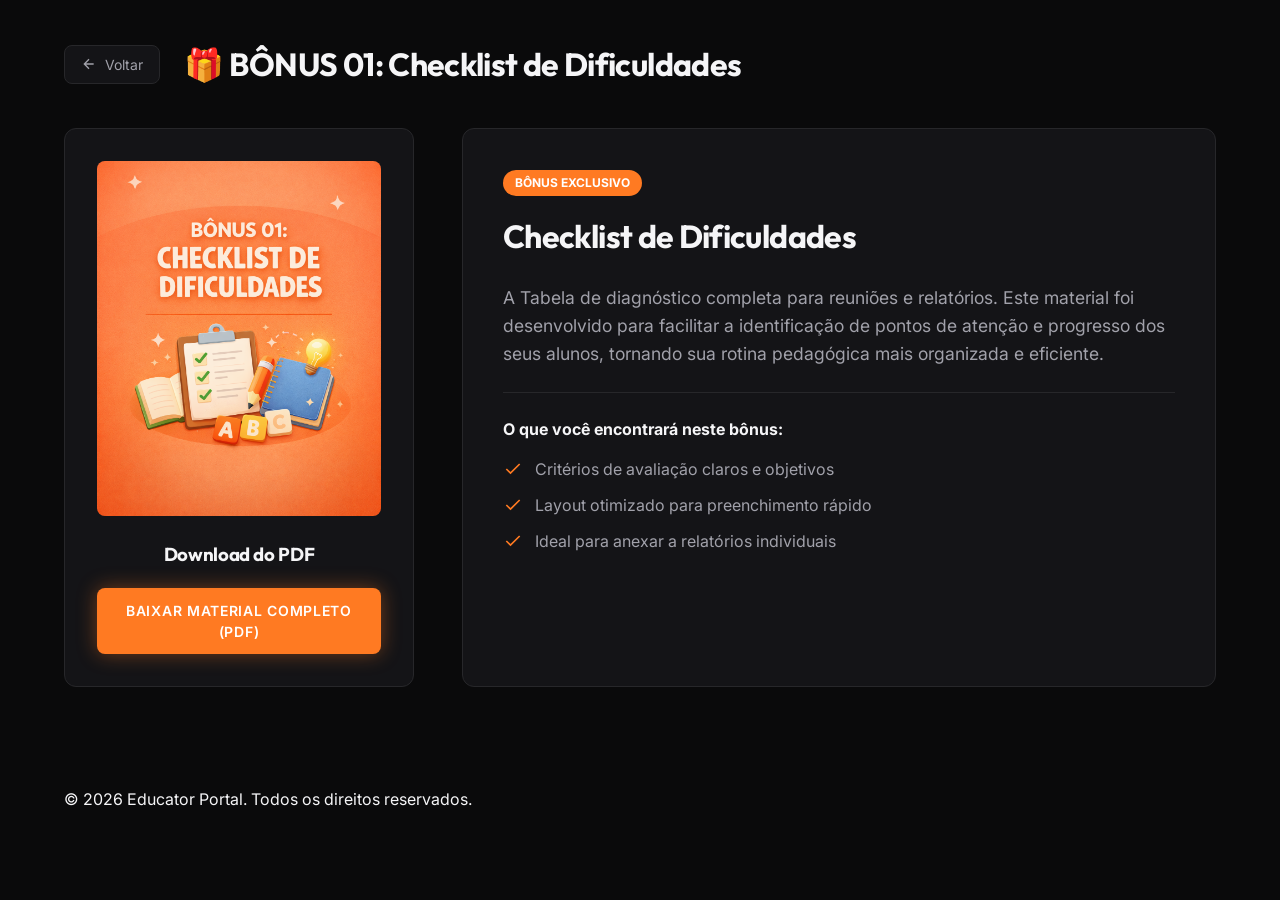
==== bonus-checklist.html @ 1ed11bde "Adicionando bônus e corrigindo imagens locais" ====
<!DOCTYPE html>
<html lang="pt-BR">

<head>
    <meta charset="UTF-8">
    <meta name="viewport" content="width=device-width, initial-scale=1.0">
    <title>🎁 BÔNUS 01 | Portal de Materiais</title>
    <link rel="preconnect" href="https://fonts.googleapis.com">
    <link rel="preconnect" href="https://fonts.gstatic.com" crossorigin>
    <link href="https://fonts.googleapis.com/css2?family=Inter:wght@400;600&family=Outfit:wght@700&display=swap"
        rel="stylesheet">
    <link rel="stylesheet" href="index.css">
    <style>
        .module-header {
            padding: 40px 0;
            display: flex;
            align-items: center;
            gap: 24px;
        }

        .back-btn {
            display: flex;
            align-items: center;
            gap: 8px;
            color: var(--text-muted);
            font-size: 0.875rem;
            padding: 8px 16px;
            border: 1px solid var(--border);
            border-radius: var(--radius-md);
            background: var(--bg-card);
        }

        .back-btn:hover {
            color: var(--text-main);
            border-color: var(--text-muted);
        }

        .module-content {
            display: grid;
            grid-template-columns: 350px 1fr;
            gap: 48px;
            margin-bottom: 80px;
        }

        .download-card {
            padding: 32px;
            text-align: center;
            position: sticky;
            top: 100px;
        }

        .download-cover {
            width: 100%;
            aspect-ratio: 4/5;
            background: #27272a;
            border-radius: var(--radius-md);
            margin-bottom: 24px;
            display: flex;
            align-items: center;
            justify-content: center;
            color: rgba(255, 255, 255, 0.2);
        }

        .info-section {
            background: var(--bg-card);
            border: 1px solid var(--border);
            border-radius: var(--radius-lg);
            padding: 40px;
        }

        .bonus-badge {
            display: inline-block;
            padding: 4px 12px;
            background: var(--primary);
            color: white;
            border-radius: 20px;
            font-size: 0.75rem;
            font-weight: 700;
            margin-bottom: 16px;
            text-transform: uppercase;
        }

        @media (max-width: 900px) {
            .module-content {
                grid-template-columns: 1fr;
            }

            .download-card {
                position: static;
            }
        }
    </style>
</head>

<body>
    <div class="container">
        <div class="module-header">
            <a href="dashboard.html" class="back-btn">
                <svg width="16" height="16" viewBox="0 0 24 24" fill="none" stroke="currentColor" stroke-width="2">
                    <path d="M19 12H5M12 19l-7-7 7-7" />
                </svg>
                Voltar
            </a>
            <h1 class="heading-font">🎁 BÔNUS 01: Checklist de Dificuldades</h1>
        </div>

        <div class="module-content">
            <aside>
                <div class="card download-card">
                    <div class="download-cover">
                        <img src="assets/bonus-01.png" alt="Capa Checklist"
                            style="width:100%; height:100%; object-fit: cover; border-radius: var(--radius-md);">
                    </div>
                    <h3 style="margin-bottom: 20px;">Download do PDF</h3>
                    <!-- Substitua o href pelo link do seu arquivo PDF -->
                    <a href="caminho/do/seu/arquivo.pdf" download="Material_Checklist_Dificuldades.pdf"
                        class="btn-primary" style="box-shadow: 0 0 20px rgba(255, 122, 34, 0.4);">
                        BAIXAR MATERIAL COMPLETO (PDF)
                    </a>
                </div>
            </aside>

            <section class="info-section">
                <div class="bonus-badge">Bônus Exclusivo</div>
                <h2 class="heading-font" style="font-size: 2rem; margin-bottom: 24px;">Checklist de Dificuldades</h2>
                <p style="color: var(--text-muted); line-height: 1.6; margin-bottom: 24px; font-size: 1.1rem;">
                    A Tabela de diagnóstico completa para reuniões e relatórios. Este material foi desenvolvido para
                    facilitar a identificação de pontos de atenção e progresso dos seus alunos, tornando sua rotina
                    pedagógica mais organizada e eficiente.
                </p>

                <div style="border-top: 1px solid var(--border); padding-top: 24px; margin-top: 24px;">
                    <h4 style="margin-bottom: 16px;">O que você encontrará neste bônus:</h4>
                    <ul style="list-style: none; padding: 0;">
                        <li
                            style="display: flex; align-items: center; gap: 12px; margin-bottom: 12px; color: var(--text-muted);">
                            <svg width="20" height="20" viewBox="0 0 24 24" fill="none" stroke="var(--primary)"
                                stroke-width="2">
                                <polyline points="20 6 9 17 4 12"></polyline>
                            </svg>
                            Critérios de avaliação claros e objetivos
                        </li>
                        <li
                            style="display: flex; align-items: center; gap: 12px; margin-bottom: 12px; color: var(--text-muted);">
                            <svg width="20" height="20" viewBox="0 0 24 24" fill="none" stroke="var(--primary)"
                                stroke-width="2">
                                <polyline points="20 6 9 17 4 12"></polyline>
                            </svg>
                            Layout otimizado para preenchimento rápido
                        </li>
                        <li
                            style="display: flex; align-items: center; gap: 12px; margin-bottom: 12px; color: var(--text-muted);">
                            <svg width="20" height="20" viewBox="0 0 24 24" fill="none" stroke="var(--primary)"
                                stroke-width="2">
                                <polyline points="20 6 9 17 4 12"></polyline>
                            </svg>
                            Ideal para anexar a relatórios individuais
                        </li>
                    </ul>
                </div>
            </section>
        </div>
    </div>

    <footer style="margin-top: 100px;">
        <div class="container">
            <p>&copy; 2026 Educator Portal. Todos os direitos reservados.</p>
        </div>
    </footer>
</body>

</html>
---- index.css ----
:root {
  /* Colors */
  --bg-dark: #0a0a0b;
  --bg-card: #141417;
  --bg-card-hover: #1c1c21;
  --primary: #ff7a22; /* Vibrant Orange */
  --primary-hover: #ff8c42;
  --text-main: #f5f5f7;
  --text-muted: #a1a1aa;
  --border: #27272a;
  
  /* Spacing */
  --radius-lg: 12px;
  --radius-md: 8px;
  --transition: all 0.3s cubic-bezier(0.4, 0, 0.2, 1);
}

* {
  margin: 0;
  padding: 0;
  box-sizing: border-box;
  font-family: 'Inter', sans-serif;
}

body {
  background-color: var(--bg-dark);
  color: var(--text-main);
  line-height: 1.5;
  overflow-x: hidden;
}

h1, h2, h3, .heading-font {
  font-family: 'Outfit', sans-serif;
  letter-spacing: -0.02em;
}

/* Base Styles */
a {
  text-decoration: none;
  color: inherit;
  transition: var(--transition);
}

button {
  cursor: pointer;
  border: none;
  outline: none;
  transition: var(--transition);
}

/* Layout Utilities */
.container {
  max-width: 1200px;
  margin: 0 auto;
  padding: 0 24px;
}

.grid {
  display: grid;
  gap: 24px;
}

.flex {
  display: flex;
  align-items: center;
}

/* Custom Components */
.btn-primary {
  background-color: var(--primary);
  color: white;
  padding: 12px 24px;
  border-radius: var(--radius-md);
  font-weight: 600;
  text-transform: uppercase;
  font-size: 0.875rem;
  letter-spacing: 0.05em;
  display: inline-flex;
  align-items: center;
  justify-content: center;
  width: 100%;
}

.btn-primary:hover {
  background-color: var(--primary-hover);
  transform: translateY(-2px);
  box-shadow: 0 4px 20px rgba(255, 122, 34, 0.3);
}

.card {
  background-color: var(--bg-card);
  border: 1px solid var(--border);
  border-radius: var(--radius-lg);
  overflow: hidden;
  transition: var(--transition);
}

.card:hover {
  background-color: var(--bg-card-hover);
  border-color: var(--primary);
}

/* Progress Bar */
.progress-bar {
  height: 4px;
  background-color: rgba(255,255,255,0.1);
  border-radius: 2px;
  overflow: hidden;
  margin-top: 8px;
}

.progress-fill {
  height: 100%;
  background-color: var(--primary);
  width: 45%; /* Dummy Value */
}

/* Blurred Section */
.locked-capa {
  filter: blur(8px) brightness(0.4);
  pointer-events: none;
}

.lock-overlay {
  position: absolute;
  top: 50%;
  left: 50%;
  transform: translate(-50%, -50%);
  z-index: 10;
}
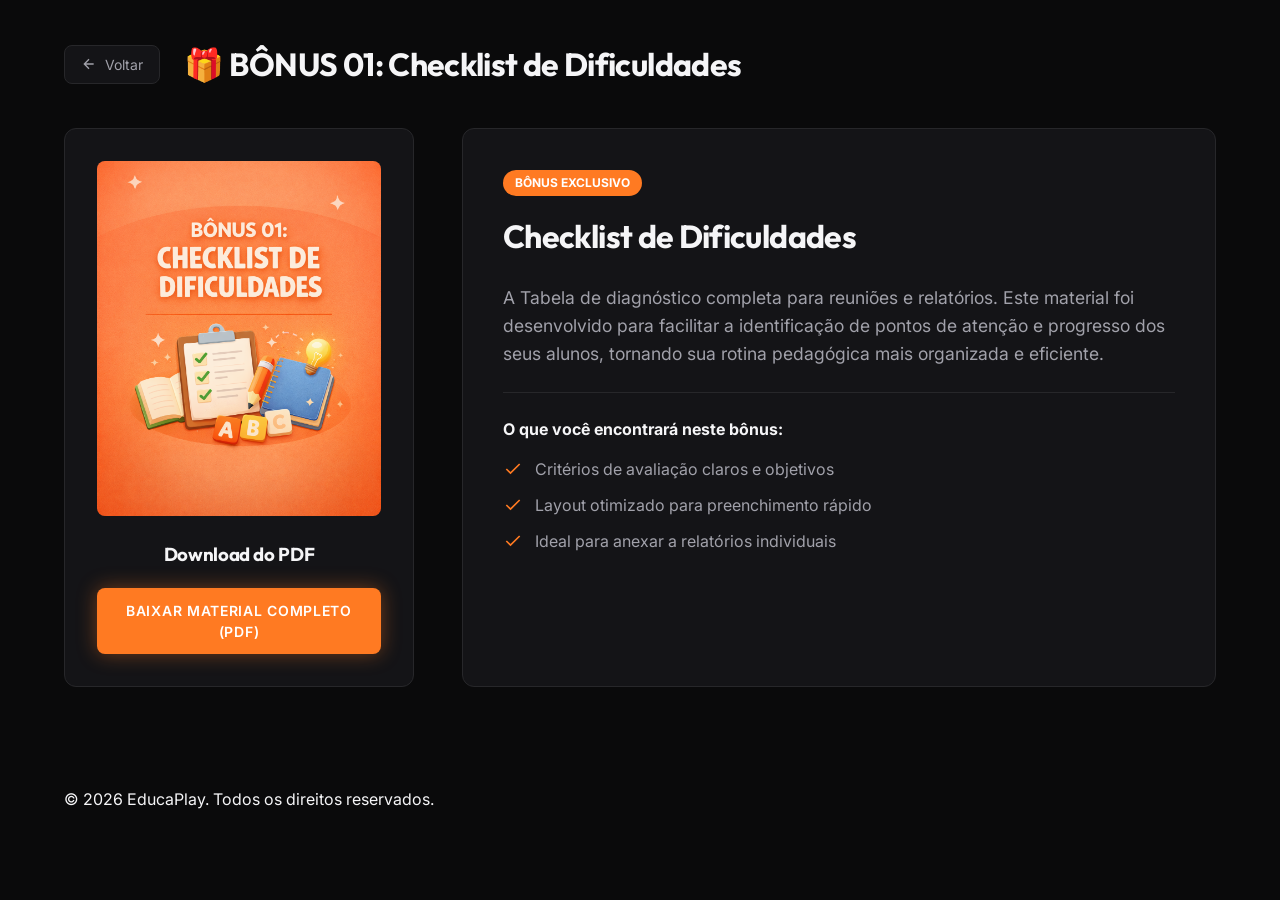
==== commit d812fa16: "update" ====
--- a/bonus-checklist.html
+++ b/bonus-checklist.html
@@ -4,7 +4,7 @@
 <head>
     <meta charset="UTF-8">
     <meta name="viewport" content="width=device-width, initial-scale=1.0">
-    <title>🎁 BÔNUS 01 | Portal de Materiais</title>
+    <title>Bônus | EducaPlay</title>
     <link rel="preconnect" href="https://fonts.googleapis.com">
     <link rel="preconnect" href="https://fonts.gstatic.com" crossorigin>
     <link href="https://fonts.googleapis.com/css2?family=Inter:wght@400;600&family=Outfit:wght@700&display=swap"
@@ -113,7 +113,7 @@
                     </div>
                     <h3 style="margin-bottom: 20px;">Download do PDF</h3>
                     <!-- Substitua o href pelo link do seu arquivo PDF -->
-                    <a href="caminho/do/seu/arquivo.pdf" download="Material_Checklist_Dificuldades.pdf"
+                    <a href="Checklist-de-Dificuldades-Ortograficas.pdf" download="Material_Checklist_Dificuldades.pdf"
                         class="btn-primary" style="box-shadow: 0 0 20px rgba(255, 122, 34, 0.4);">
                         BAIXAR MATERIAL COMPLETO (PDF)
                     </a>
@@ -164,9 +164,9 @@
 
     <footer style="margin-top: 100px;">
         <div class="container">
-            <p>&copy; 2026 Educator Portal. Todos os direitos reservados.</p>
+            <p>&copy; 2026 EducaPlay. Todos os direitos reservados.</p>
         </div>
     </footer>
 </body>
 
-</html>+</html>
--- a/index.css
+++ b/index.css
@@ -3,12 +3,13 @@
   --bg-dark: #0a0a0b;
   --bg-card: #141417;
   --bg-card-hover: #1c1c21;
-  --primary: #ff7a22; /* Vibrant Orange */
+  --primary: #ff7a22;
+  /* Vibrant Orange */
   --primary-hover: #ff8c42;
   --text-main: #f5f5f7;
   --text-muted: #a1a1aa;
   --border: #27272a;
-  
+
   /* Spacing */
   --radius-lg: 12px;
   --radius-md: 8px;
@@ -29,7 +30,10 @@
   overflow-x: hidden;
 }
 
-h1, h2, h3, .heading-font {
+h1,
+h2,
+h3,
+.heading-font {
   font-family: 'Outfit', sans-serif;
   letter-spacing: -0.02em;
 }
@@ -103,7 +107,7 @@
 /* Progress Bar */
 .progress-bar {
   height: 4px;
-  background-color: rgba(255,255,255,0.1);
+  background-color: rgba(255, 255, 255, 0.1);
   border-radius: 2px;
   overflow: hidden;
   margin-top: 8px;
@@ -112,7 +116,8 @@
 .progress-fill {
   height: 100%;
   background-color: var(--primary);
-  width: 45%; /* Dummy Value */
+  width: 45%;
+  /* Dummy Value */
 }
 
 /* Blurred Section */
@@ -127,4 +132,4 @@
   left: 50%;
   transform: translate(-50%, -50%);
   z-index: 10;
-}
+}
